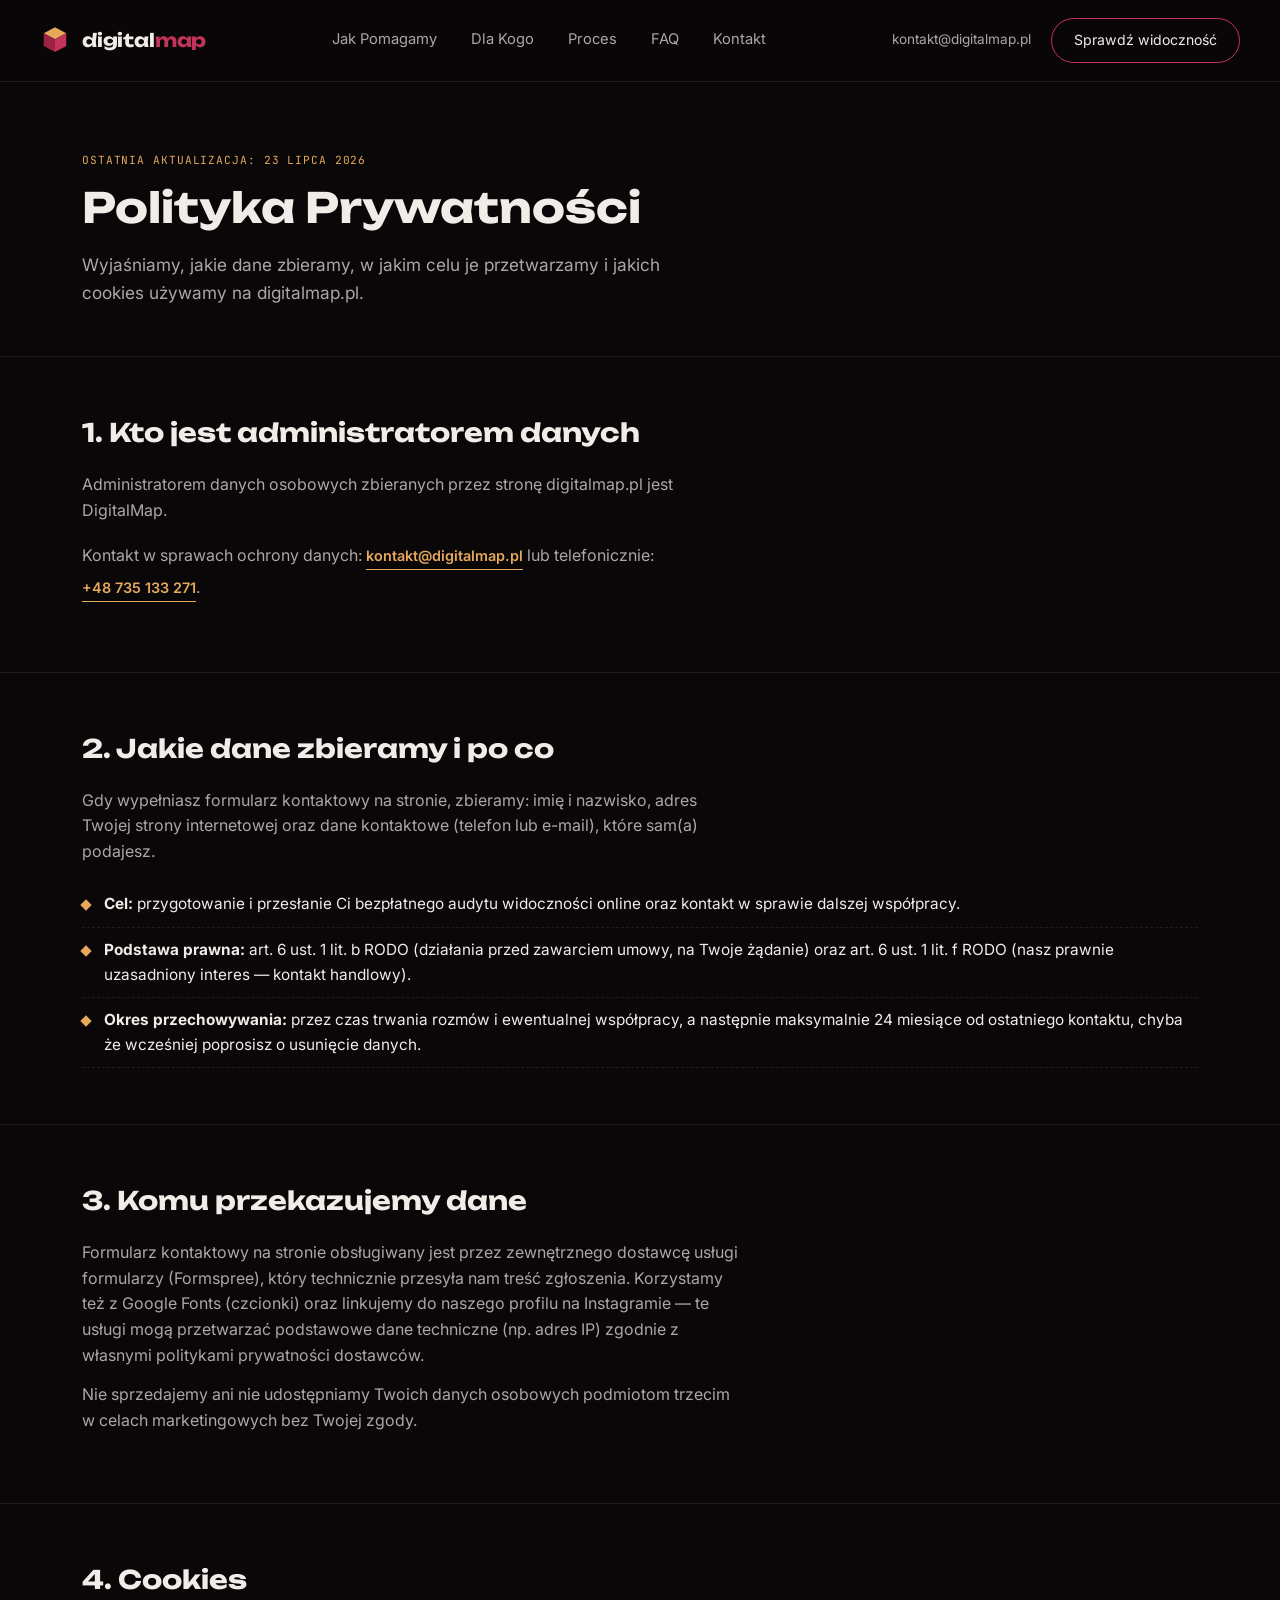
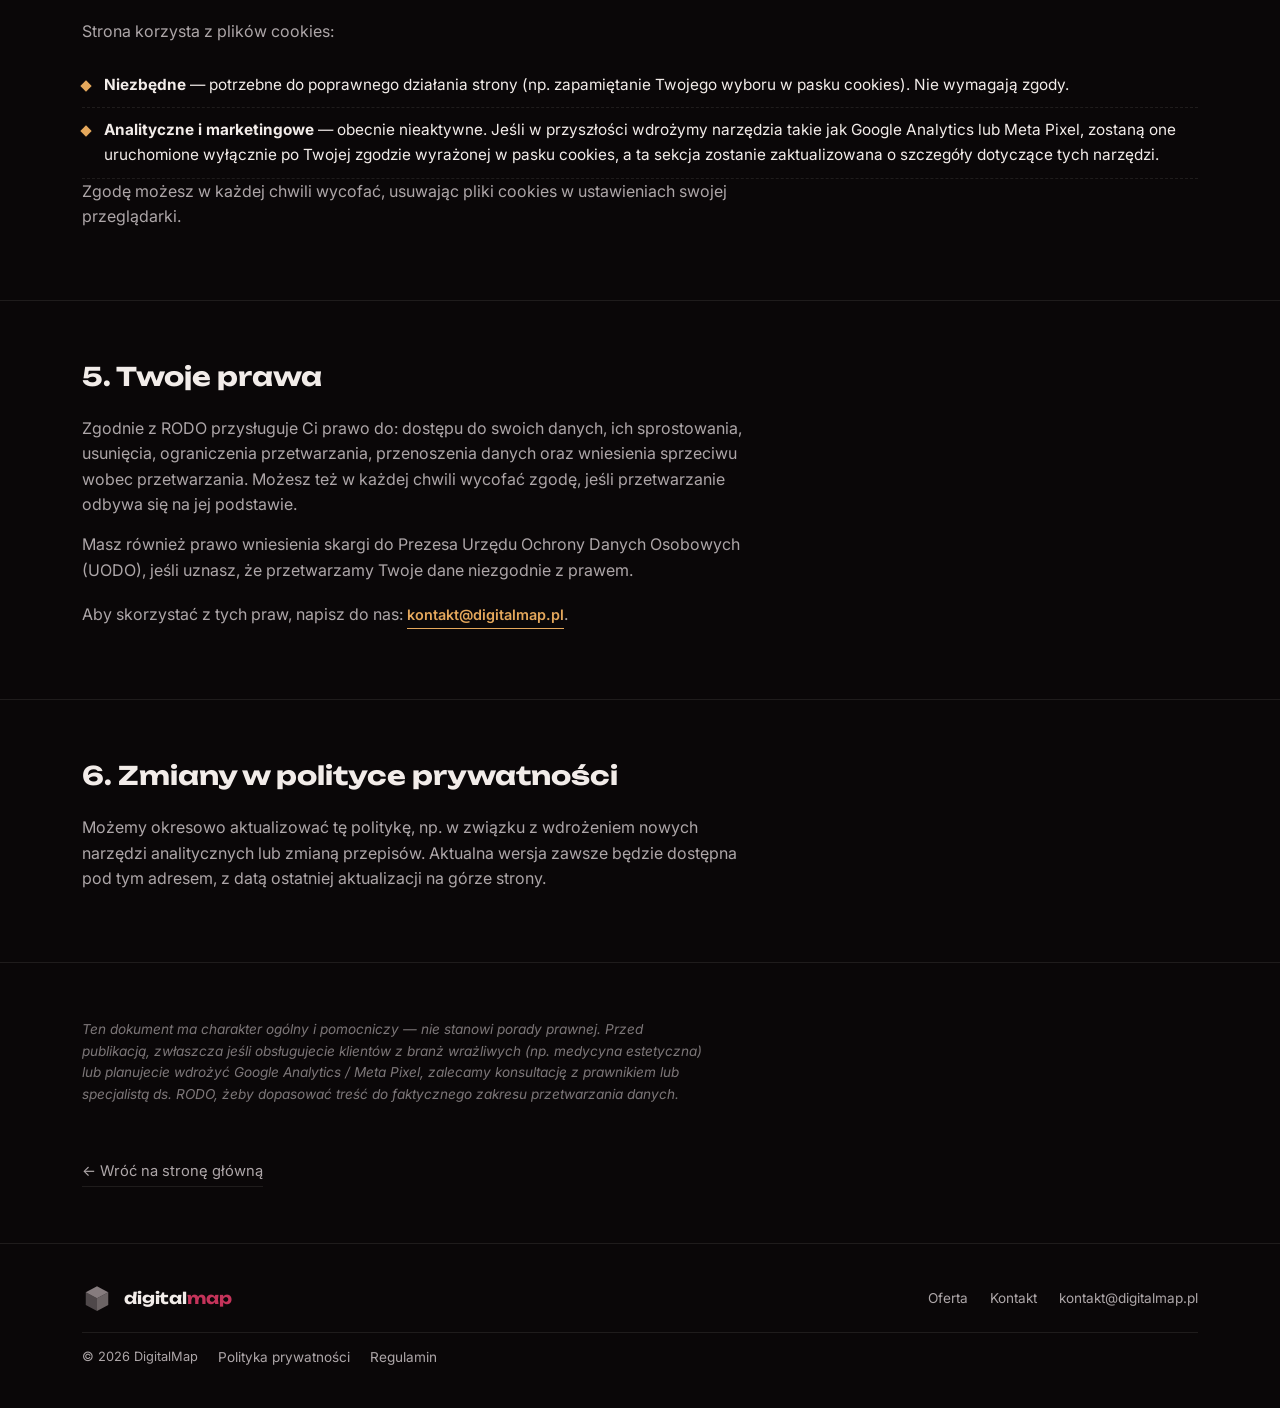
==== polityka-prywatnosci/index.html @ b5498333 "Create index.html polityka prywatnosci" ====
<!DOCTYPE html>
<html lang="pl">
<head>
<meta charset="UTF-8">
<meta name="viewport" content="width=device-width, initial-scale=1.0">
<title>Polityka Prywatności — DigitalMap</title>
<meta name="description" content="Polityka prywatności DigitalMap — jak przetwarzamy dane osobowe i jakich cookies używamy.">
<meta name="robots" content="index, follow">
<link rel="canonical" href="https://digitalmap.pl/polityka-prywatnosci/">
<link rel="icon" type="image/svg+xml" href="data:image/svg+xml,%3Csvg xmlns='http://www.w3.org/2000/svg' viewBox='0 0 40 40'%3E%3Cpath d='M20 3 L35 11 L20 19 L5 11 Z' fill='%23E5A85C'/%3E%3Cpath d='M5 11 L20 19 L20 36 L5 28 Z' fill='%239B2242'/%3E%3Cpath d='M35 11 L20 19 L20 36 L35 28 Z' fill='%23C4335A'/%3E%3C/svg%3E">
<link rel="preconnect" href="https://fonts.googleapis.com">
<link href="https://fonts.googleapis.com/css2?family=Unbounded:wght@500;600;700;800&family=Inter:wght@400;500;600;700&family=JetBrains+Mono:wght@400;500&display=swap" rel="stylesheet">
<link rel="stylesheet" href="/styles.css">
</head>
<body>

<header>
  <div class="nav">
    <a class="logo" href="/">
      <svg class="logo-mark" viewBox="0 0 40 40" fill="none">
        <path d="M20 3 L35 11 L20 19 L5 11 Z" fill="#E5A85C"/>
        <path d="M5 11 L20 19 L20 36 L5 28 Z" fill="#9B2242"/>
        <path d="M35 11 L20 19 L20 36 L35 28 Z" fill="#C4335A"/>
      </svg>
      <span class="logo-word">digital<span>map</span></span>
    </a>
    <nav class="nav-links">
      <a href="/#jakpomagamy">Jak&nbsp;Pomagamy</a>
      <a href="/#dlakogo">Dla&nbsp;Kogo</a>
      <a href="/#proces">Proces</a>
      <a href="/#faq">FAQ</a>
      <a href="/#kontakt">Kontakt</a>
    </nav>
    <div class="nav-right">
      <a class="nav-email" href="mailto:kontakt@digitalmap.pl">kontakt@digitalmap.pl</a>
      <a class="nav-cta" href="/#kontakt">Sprawdź&nbsp;widoczność</a>
    </div>
  </div>
</header>

<main>
<section class="service-hero">
  <div class="wrap service-hero-inner">
    <span class="mono eyebrow-mono">Ostatnia aktualizacja: 23 lipca 2026</span>
    <h1>Polityka Prywatności</h1>
    <p class="lead">Wyjaśniamy, jakie dane zbieramy, w jakim celu je przetwarzamy i jakich cookies używamy na digitalmap.pl.</p>
  </div>
</section>

<section class="service-block">
  <div class="wrap">
    <h2>1. Kto jest administratorem danych</h2>
    <p>Administratorem danych osobowych zbieranych przez stronę digitalmap.pl jest DigitalMap.</p>
    <p>Kontakt w sprawach ochrony danych: <a class="sample-link" href="mailto:kontakt@digitalmap.pl">kontakt@digitalmap.pl</a> lub telefonicznie: <a class="sample-link" href="tel:+48735133271">+48 735 133 271</a>.</p>
  </div>
</section>

<section class="service-block">
  <div class="wrap">
    <h2>2. Jakie dane zbieramy i po co</h2>
    <p>Gdy wypełniasz formularz kontaktowy na stronie, zbieramy: imię i nazwisko, adres Twojej strony internetowej oraz dane kontaktowe (telefon lub e-mail), które sam(a) podajesz.</p>
    <ul class="check-list">
      <li><span><b>Cel:</b> przygotowanie i przesłanie Ci bezpłatnego audytu widoczności online oraz kontakt w sprawie dalszej współpracy.</span></li>
      <li><span><b>Podstawa prawna:</b> art. 6 ust. 1 lit. b RODO (działania przed zawarciem umowy, na Twoje żądanie) oraz art. 6 ust. 1 lit. f RODO (nasz prawnie uzasadniony interes — kontakt handlowy).</span></li>
      <li><span><b>Okres przechowywania:</b> przez czas trwania rozmów i ewentualnej współpracy, a następnie maksymalnie 24 miesiące od ostatniego kontaktu, chyba że wcześniej poprosisz o usunięcie danych.</span></li>
    </ul>
  </div>
</section>

<section class="service-block">
  <div class="wrap">
    <h2>3. Komu przekazujemy dane</h2>
    <p>Formularz kontaktowy na stronie obsługiwany jest przez zewnętrznego dostawcę usługi formularzy (Formspree), który technicznie przesyła nam treść zgłoszenia. Korzystamy też z Google Fonts (czcionki) oraz linkujemy do naszego profilu na Instagramie — te usługi mogą przetwarzać podstawowe dane techniczne (np. adres IP) zgodnie z własnymi politykami prywatności dostawców.</p>
    <p>Nie sprzedajemy ani nie udostępniamy Twoich danych osobowych podmiotom trzecim w celach marketingowych bez Twojej zgody.</p>
  </div>
</section>

<section class="service-block">
  <div class="wrap">
    <h2>4. Cookies</h2>
    <p>Strona korzysta z plików cookies:</p>
    <ul class="check-list">
      <li><span><b>Niezbędne</b> — potrzebne do poprawnego działania strony (np. zapamiętanie Twojego wyboru w pasku cookies). Nie wymagają zgody.</span></li>
      <li><span><b>Analityczne i marketingowe</b> — obecnie nieaktywne. Jeśli w przyszłości wdrożymy narzędzia takie jak Google Analytics lub Meta Pixel, zostaną one uruchomione wyłącznie po Twojej zgodzie wyrażonej w pasku cookies, a ta sekcja zostanie zaktualizowana o szczegóły dotyczące tych narzędzi.</span></li>
    </ul>
    <p>Zgodę możesz w każdej chwili wycofać, usuwając pliki cookies w ustawieniach swojej przeglądarki.</p>
  </div>
</section>

<section class="service-block">
  <div class="wrap">
    <h2>5. Twoje prawa</h2>
    <p>Zgodnie z RODO przysługuje Ci prawo do: dostępu do swoich danych, ich sprostowania, usunięcia, ograniczenia przetwarzania, przenoszenia danych oraz wniesienia sprzeciwu wobec przetwarzania. Możesz też w każdej chwili wycofać zgodę, jeśli przetwarzanie odbywa się na jej podstawie.</p>
    <p>Masz również prawo wniesienia skargi do Prezesa Urzędu Ochrony Danych Osobowych (UODO), jeśli uznasz, że przetwarzamy Twoje dane niezgodnie z prawem.</p>
    <p>Aby skorzystać z tych praw, napisz do nas: <a class="sample-link" href="mailto:kontakt@digitalmap.pl">kontakt@digitalmap.pl</a>.</p>
  </div>
</section>

<section class="service-block">
  <div class="wrap">
    <h2>6. Zmiany w polityce prywatności</h2>
    <p>Możemy okresowo aktualizować tę politykę, np. w związku z wdrożeniem nowych narzędzi analitycznych lub zmianą przepisów. Aktualna wersja zawsze będzie dostępna pod tym adresem, z datą ostatniej aktualizacji na górze strony.</p>
  </div>
</section>

<section class="service-block" style="border-bottom:none;">
  <div class="wrap">
    <p style="font-size:0.85rem; opacity:0.7; font-style:italic; max-width:70ch;">Ten dokument ma charakter ogólny i pomocniczy — nie stanowi porady prawnej. Przed publikacją, zwłaszcza jeśli obsługujecie klientów z branż wrażliwych (np. medycyna estetyczna) lub planujecie wdrożyć Google Analytics / Meta Pixel, zalecamy konsultację z prawnikiem lub specjalistą ds. RODO, żeby dopasować treść do faktycznego zakresu przetwarzania danych.</p>
    <a class="back-link" href="/">← Wróć na stronę główną</a>
  </div>
</section>
</main>

<footer>
  <div class="wrap footer-row" style="flex-direction:column; align-items:flex-start; gap:18px;">
    <div class="footer-row" style="width:100%;">
      <a class="logo" href="/">
        <svg class="logo-mark" viewBox="0 0 40 40" fill="none">
          <path d="M20 3 L35 11 L20 19 L5 11 Z" fill="#948A8C" opacity="0.9"/>
          <path d="M5 11 L20 19 L20 36 L5 28 Z" fill="#948A8C" opacity="0.5"/>
          <path d="M35 11 L20 19 L20 36 L35 28 Z" fill="#948A8C" opacity="0.7"/>
        </svg>
        <span class="logo-word" style="font-size:1rem;">digital<span>map</span></span>
      </a>
      <div class="footer-links">
        <a href="/#oferta">Oferta</a>
        <a href="/#kontakt">Kontakt</a>
        <a href="mailto:kontakt@digitalmap.pl">kontakt@digitalmap.pl</a>
      </div>
    </div>
    <div class="footer-legal">
      <span>© 2026 DigitalMap</span>
      <a href="/polityka-prywatnosci/">Polityka prywatności</a>
      <a href="/regulamin/">Regulamin</a>
    </div>
  </div>
</footer>

</body>
</html>
---- styles.css ----
:root {
    --bg: #0A0708;
    --bg-2: #130E10;
    --surface: #180F12;
    --border: rgba(242,236,233,0.09);
    --text: #F2ECE9;
    --text-dim: #ADA6A8;
    --wine: #9B2242;
    --wine-bright: #C4335A;
    --gold: #C98A3D;
    --gold-bright: #E5A85C;
  }
  * { margin:0; padding:0; box-sizing:border-box; }
  html { scroll-behavior:smooth; }
  body { background: var(--bg); color: var(--text); font-family:'Inter', sans-serif; line-height:1.6; overflow-x:hidden; }
  .display { font-family:'Unbounded', sans-serif; letter-spacing:-0.02em; }
  .mono { font-family:'JetBrains Mono', monospace; letter-spacing:0.08em; text-transform:uppercase; font-size:0.7rem; }
  .wrap { max-width:1180px; margin:0 auto; padding:0 32px; position:relative; z-index:2; }

  /* ---------- LOGO ---------- */
  .logo { display:flex; align-items:center; gap:12px; text-decoration:none; color:inherit; }
  .logo-mark { width:30px; height:30px; flex-shrink:0; }
  .logo-word { font-family:'Unbounded', sans-serif; font-weight:700; font-size:1.15rem; color: var(--text); letter-spacing:-0.01em; }
  .logo-word span { color: var(--wine-bright); }

  /* ---------- NAWIGACJA (sticky header) ---------- */
  header { position:sticky; top:0; z-index:100; padding:18px 0; background: rgba(10,7,8,0.88); backdrop-filter: blur(12px); border-bottom:1px solid var(--border); }
  .nav { display:grid; grid-template-columns:auto 1fr auto; align-items:center; width:100%; padding:0 40px; box-sizing:border-box; column-gap:24px; }
  .logo { justify-self:start; }
  .nav-links { display:flex; gap:34px; justify-self:center; margin-left:0; }
  .nav-links a { color: var(--text-dim); text-decoration:none; font-size:0.92rem; transition: color 0.2s ease; }
  .nav-links a:hover { color: var(--text); }
  .nav-cta { border:1px solid var(--wine-bright); color: var(--text); text-decoration:none; padding:10px 22px; border-radius:999px; font-size:0.88rem; transition: background 0.2s ease; }
  .nav-cta:hover { background: var(--wine); }
  .nav-right { display:flex; align-items:center; gap:20px; justify-self:end; }
  .nav-icon, .nav-icon:visited, .nav-icon:hover { color: var(--text-dim); display:flex; align-items:center; transition: color 0.2s ease; }
  .nav-icon:hover { color: var(--gold-bright); }
  .nav-email, .nav-email:visited { font-family:'Inter', sans-serif; font-size:0.85rem; color: var(--text-dim); text-decoration:none; }
  .nav-email:hover { color: var(--gold-bright); }

  /* ============================================================
     1. HERO
     ZMIANA: eyebrow ("Darmowa analiza...") przesunięty wyżej
     (margin-bottom zwiększony, odsunięty od h1) i pokolorowany na
     złoto (--gold-bright), tak samo jak .hero-microcopy pod CTA.
     ============================================================ */
  .hero { position:relative; padding:70px 0 40px; min-height:600px; }
  .hero .wrap { padding-left:8px; }
  #crystalCanvas { position:absolute; top:-40px; right:-6%; width:60%; height:640px; z-index:0; }
  .hero-content { position:relative; z-index:2; max-width:640px; }
  .eyebrow-mono { color: var(--gold-bright); display:block; margin-bottom:20px; }
  .hero-eyebrow { color: var(--gold-bright); display:block; margin-bottom:22px; }
  .tier-price-note { font-size:0.8rem; color: var(--text-dim); margin-top:-14px; margin-bottom:20px; }
  h1.title { font-size:3.6rem; line-height:1.03; font-weight:700; margin-bottom:26px; }
  h1.title span { color: var(--wine-bright); }
  .hero-sub { color: var(--text-dim); font-size:1.12rem; max-width:46ch; margin-bottom:36px; }
  .hero-actions { display:flex; gap:18px; align-items:center; flex-wrap:wrap; }
  .hero-checklist { display:flex; gap:22px; flex-wrap:wrap; margin-top:22px; }
  .hero-checklist span { font-size:0.85rem; color: var(--text-dim); display:flex; align-items:center; gap:9px; }
  .hero-checklist span::before { content:""; width:6px; height:6px; background: var(--gold-bright); transform: rotate(45deg); flex-shrink:0; }
  .hero-microcopy { font-size:0.85rem; color: var(--gold-bright); margin-top:16px; margin-bottom:8px; }
  .hero-stars { color: var(--gold-bright); font-size:0.95rem; margin-bottom:14px; letter-spacing:0.1em; }
  .hero-stars span { font-family:'Inter',sans-serif; letter-spacing:normal; font-size:0.82rem; color: var(--text-dim); margin-left:6px; }

  .trust-bar { display:flex; gap:28px; flex-wrap:wrap; margin-top:28px; padding-top:22px; border-top:1px solid var(--border); }
  .trust-bar span { font-size:0.82rem; color: var(--text-dim); }

  .fail-list { border-top:1px solid var(--border); }
  .fail-row { display:flex; gap:18px; align-items:flex-start; padding:22px 0; border-bottom:1px solid var(--border); }
  .fail-x { flex-shrink:0; margin-top:2px; }
  .fail-icon { width:20px; height:20px; display:block; }
  .fail-row p { font-size:1.02rem; color: var(--text); }
  .fail-row p b { font-weight:600; }
  .inline-cta { margin-top:32px; text-align:center; }

  .btn-primary { background: linear-gradient(120deg, var(--wine), var(--wine-bright)); color: var(--text); font-weight:600; padding:16px 30px; border-radius:999px; text-decoration:none; font-size:0.98rem; display:inline-block; box-shadow: 0 20px 45px -18px rgba(155,34,66,0.5); }
  .btn-ghost { color: var(--text-dim); text-decoration:none; font-size:0.98rem; border-bottom:1px solid var(--border); padding-bottom:2px; }

  .marquee-section { border-top:1px solid var(--border); border-bottom:1px solid var(--border); padding:24px 0; overflow:hidden; margin-top:56px; position:relative; z-index:2; }
  .marquee-track { display:flex; gap:56px; white-space:nowrap; animation: scroll-left 24s linear infinite; width:max-content; }
  .marquee-track span { font-family:'Unbounded', sans-serif; font-weight:600; font-size:1.05rem; color: var(--text-dim); }
  .marquee-track span.on { color: var(--gold-bright); }
  @keyframes scroll-left { from { transform: translateX(0); } to { transform: translateX(-50%); } }

  /* ============================================================
     9. DELIVERABLE ("co dostajesz")
     ============================================================ */
  .deliverable { padding:60px 0; }
  .deliverable-card { background: var(--surface); border:1px solid var(--border); border-radius:20px; padding:36px 40px; display:flex; flex-wrap:wrap; gap:32px; align-items:center; justify-content:space-between; }
  .deliverable-card .mono { color: var(--gold-bright); display:block; margin-bottom:10px; }
  .deliverable-card h2 { font-family:'Unbounded', sans-serif; font-size:1.4rem; font-weight:700; max-width:20ch; }
  .deliverable-sub { color: var(--text-dim); font-size:0.92rem; max-width:36ch; margin-top:10px; }
  .deliverable-grid { display:flex; flex-direction:column; gap:10px; }
  .deliverable-item { font-size:0.92rem; color: var(--text-dim); display:flex; align-items:center; gap:12px; }
  .deliverable-item::before { content:""; width:7px; height:7px; background: var(--gold-bright); transform: rotate(45deg); flex-shrink:0; }
  .sample-link { display:inline-block; margin-top:6px; color: var(--gold-bright); font-size:0.9rem; font-weight:600; text-decoration:none; border-bottom:1px solid var(--gold-bright); padding-bottom:2px; }
  .sample-link:hover { color: var(--wine-bright); border-color: var(--wine-bright); }

  /* ============================================================
     2. STATEMENT
     ============================================================ */
  .statement { padding:90px 0; text-align:center; }
  .statement p { font-family:'Unbounded', sans-serif; font-weight:600; font-size:2.3rem; line-height:1.3; max-width:16ch; margin:0 auto; }
  .statement p span { color: var(--wine-bright); }

  /* ============================================================
     3. PROBLEM ("częste błędy") + 5. SERVICES ("6 warstw")
     ZMIANA: .services ma teraz padding-top, żeby odseparować się
     wizualnie od sekcji lead-magnet bezpośrednio nad nią (wcześniej
     sekcje stykały się bez odstępu).
     ============================================================ */
  .problem { padding:0 0 90px; }
  .services { padding:100px 0 120px; }
  .service-grid { display:grid; grid-template-columns:repeat(3, 1fr); gap:20px; }
  .service-card { background: var(--surface); border:1px solid var(--border); border-radius:16px; padding:28px; }
  .service-card .tag { color: var(--gold-bright); margin-bottom:14px; display:block; }
  .service-card h3 { font-family:'Unbounded', sans-serif; font-size:1.1rem; font-weight:700; margin-bottom:10px; }
  .service-card p { color: var(--text-dim); font-size:0.92rem; }
  .section-head { max-width:640px; margin-bottom:56px; }
  .section-head.center { margin:0 auto 56px; text-align:center; }
  .section-head .mono { color: var(--gold-bright); display:block; margin-bottom:16px; }
  .section-head h2 { font-family:'Unbounded', sans-serif; font-size:2.1rem; font-weight:700; margin-bottom:14px; }
  .section-head p { color:var(--text-dim); font-size:1.05rem; }
  .rows { border-top:1px solid var(--border); }
  .row { display:grid; grid-template-columns:2fr 3fr; gap:40px; padding:34px 0; border-bottom:1px solid var(--border); align-items:baseline; }
  .row .mono { color: var(--wine-bright); }
  .row h3 { font-family:'Inter',sans-serif; font-size:1.15rem; font-weight:600; margin-bottom:8px; }
  .row p { color: var(--text-dim); font-size:0.95rem; max-width:56ch; }

  /* ============================================================
     11. DLACZEGO MY
     ============================================================ */
  .why { padding:0 0 110px; position:relative; overflow:visible; }
  .contact { padding:0 0 90px; position:relative; overflow:visible; }
  .side-crystal { position:absolute; width:280px; height:280px; z-index:0; opacity:0.55; pointer-events:none; }
  .side-crystal.left { left:-90px; top:10%; }
  .side-crystal.right { right:-90px; top:5%; }
  @media (max-width:860px) { .side-crystal { display:none; } }
  .why-grid { display:flex; flex-direction:column; gap:2px; background: var(--border); border:1px solid var(--border); border-radius:12px; overflow:hidden; }
  .why-item { background: var(--surface); padding:18px 24px; font-size:0.98rem; color: var(--text); display:flex; align-items:center; gap:14px; }
  .why-icon { width:20px; height:20px; flex-shrink:0; }

  /* ============================================================
     13. TESTIMONIALE
     ============================================================ */
  .testimonials { padding:0 0 110px; }
  .testimonial-grid { display:grid; grid-template-columns:repeat(3,1fr); gap:20px; }
  .testimonial-card { background: var(--surface); border:1px solid var(--border); border-radius:16px; padding:26px; }
  .stars { color: var(--gold-bright); letter-spacing:0.15em; margin-bottom:14px; }
  .quote { font-size:0.95rem; color: var(--text); margin-bottom:20px; line-height:1.5; }
  .testimonial-author { display:flex; align-items:center; gap:12px; }
  .avatar { width:38px; height:38px; border-radius:50%; background: var(--bg-2); border:1px dashed var(--border); display:flex; align-items:center; justify-content:center; font-size:0.6rem; color: var(--text-dim); flex-shrink:0; }
  .author-name { font-size:0.9rem; font-weight:600; }
  .author-company { font-size:0.8rem; color: var(--text-dim); }

  /* ============================================================
     10. OFERTA / CENNIK
     ============================================================ */
  .offer { padding:0 0 120px; }
  .tiers { display:grid; grid-template-columns:repeat(3,1fr); gap:1px; background: var(--border); border:1px solid var(--border); }
  .tier { background: var(--bg); padding:38px 30px; display:flex; flex-direction:column; }
  .tier.featured { background: linear-gradient(180deg, rgba(155,34,66,0.14), transparent); }
  .tier-label { font-size:0.7rem; color: var(--text-dim); margin-bottom:16px; }
  .tier.featured .tier-label { color: var(--gold-bright); }
  .tier h3 { font-family:'Unbounded', sans-serif; font-size:1.25rem; margin-bottom:10px; font-weight:700; }
  .tier-price { font-family:'Unbounded', sans-serif; font-size:2rem; font-weight:700; color: var(--wine-bright); margin-bottom:22px; }
  .tier ul { list-style:none; flex-grow:1; margin-bottom:24px; }
  .tier li { font-size:0.9rem; color: var(--text-dim); padding:9px 0; border-bottom:1px dashed var(--border); }
  .tier-cta { text-align:center; padding:13px; text-decoration:none; font-size:0.9rem; font-weight:600; border:1px solid var(--border); color: var(--text); border-radius:999px; }
  .market-value { margin-bottom:20px; border-top:1px dashed var(--border); padding-top:14px; }
  .market-row { display:flex; justify-content:space-between; font-size:0.82rem; color: var(--text-dim); padding:4px 0; }
  .market-row.total { color: var(--gold-bright); font-weight:600; border-top:1px solid var(--border); margin-top:6px; padding-top:10px; }
  .guarantee { font-size:0.85rem; color: var(--gold-bright); margin-bottom:16px; }
  .value-note { font-size:0.8rem; color: var(--text-dim); margin-bottom:16px; font-style:italic; }
  .tier.featured .tier-cta { background: var(--wine); border-color: var(--wine); }

  /* ============================================================
     14. FAQ
     ============================================================ */
  .faq { padding:0 0 110px; }
  .faq-list { display:grid; grid-template-columns:repeat(2,1fr); gap:2px; background: var(--border); border:1px solid var(--border); border-radius:12px; overflow:hidden; }
  .faq-item { background: var(--surface); padding:24px; }
  .faq-item h3 { font-family:'Unbounded', sans-serif; font-size:1rem; font-weight:600; margin-bottom:8px; }
  .faq-item p { font-size:0.9rem; color: var(--text-dim); }

  /* ============================================================
     8. PROCES
     ============================================================ */
  .process { padding:0 0 120px; }
  .steps { display:grid; grid-template-columns:repeat(4,1fr); gap:28px; }
  .step-num { font-family:'Unbounded', sans-serif; font-weight:700; color: var(--gold-bright); font-size:1.4rem; margin-bottom:16px; }
  .step h3 { font-size:1.05rem; margin-bottom:8px; font-weight:600; }
  .step p { font-size:0.9rem; color: var(--text-dim); }

  /* ============================================================
     15. KONTAKT / FORMULARZ
     ZMIANA: usunięto sztuczny scarcity trigger ("Aktualnie
     przyjmujemy 7 z 10 audytów...") — .availability nie jest już
     używane w HTML, ale zostawiam regułę wyłączoną poniżej na
     wypadek ponownego użycia w przyszłości z prawdziwą, aktualizowaną
     wartością.
     ============================================================ */
  .contact { padding:0 0 90px; }
  .contact-card { border-top:1px solid var(--border); padding-top:70px; display:grid; grid-template-columns:1.1fr 0.9fr; gap:60px; }
  .contact-card h2 { font-family:'Unbounded', sans-serif; font-size:2.2rem; font-weight:700; margin-bottom:20px; max-width:12ch; }
  .contact-card p.lead { color: var(--text-dim); max-width:42ch; margin-bottom:28px; font-size:1.05rem; }
  .contact-detail { display:flex; gap:12px; margin-bottom:12px; font-size:0.95rem; }
  .contact-detail .mono { color: var(--wine-bright); min-width:110px; }
  .field { margin-bottom:18px; }
  label { display:block; font-size:0.72rem; color: var(--text-dim); margin-bottom:8px; text-transform:uppercase; letter-spacing:0.06em; }
  input { width:100%; padding:0 0 12px; border:none; border-bottom:1px solid var(--border); background: transparent; color: var(--text); font-family:'Inter',sans-serif; font-size:1rem; }
  input:focus { outline:none; border-bottom-color: var(--wine-bright); }
  .submit-btn { padding:15px 32px; background: var(--wine); color: var(--text); border:none; border-radius:999px; font-weight:600; font-size:0.98rem; cursor:pointer; margin-top:22px; }
  .submit-btn:hover { background: var(--wine-bright); }
  .form-note { font-size:0.8rem; color: var(--text-dim); margin-top:14px; }

  /* ---------- STOPKA ---------- */
  footer { padding:40px 0; border-top:1px solid var(--border); }
  .footer-row { display:flex; justify-content:space-between; align-items:center; flex-wrap:wrap; gap:16px; }
  footer p, footer a { font-size:0.85rem; color: var(--text-dim); text-decoration:none; }
  .footer-links { display:flex; gap:22px; }

  /* ---------- CZAT ---------- */
  .chat-widget { position:fixed; bottom:24px; right:24px; z-index:200; }
  .chat-toggle {
    width:56px; height:56px; border-radius:50%; background: linear-gradient(120deg, var(--wine), var(--wine-bright));
    border:none; color:#fff; display:flex; align-items:center; justify-content:center; cursor:pointer;
    box-shadow: 0 16px 36px -12px rgba(155,34,66,0.6); transition: transform 0.15s ease;
  }
  .chat-toggle:hover { transform: scale(1.05); }
  .chat-toggle svg { width:24px; height:24px; }
  .chat-panel {
    display:none; position:absolute; bottom:70px; right:0; width:340px; max-width:calc(100vw - 40px);
    background: var(--surface); border:1px solid var(--border); border-radius:16px; overflow:hidden;
    box-shadow: 0 30px 60px -20px rgba(0,0,0,0.6); flex-direction:column;
  }
  .chat-panel.open { display:flex; }
  .chat-header { display:flex; align-items:center; gap:10px; padding:16px; border-bottom:1px solid var(--border); background: var(--bg-2); }
  .chat-avatar { width:34px; height:34px; border-radius:50%; background: var(--wine); color:#fff; font-family:'Unbounded',sans-serif; font-size:0.7rem; font-weight:700; display:flex; align-items:center; justify-content:center; flex-shrink:0; }
  .chat-title { font-size:0.92rem; font-weight:600; }
  .chat-status { font-size:0.72rem; color: var(--text-dim); }
  .chat-body { padding:16px; max-height:260px; overflow-y:auto; display:flex; flex-direction:column; gap:10px; }
  .chat-bubble { font-size:0.88rem; padding:10px 13px; border-radius:12px; max-width:88%; line-height:1.4; }
  .chat-bubble.bot { background: var(--bg-2); color: var(--text); align-self:flex-start; border-bottom-left-radius:2px; }
  .chat-bubble.user { background: var(--wine); color:#fff; align-self:flex-end; border-bottom-right-radius:2px; }
  .chat-quick { display:flex; flex-direction:column; gap:6px; padding:0 16px 12px; max-height:150px; overflow-y:auto; }
  .chat-q {
    text-align:left; background: transparent; border:1px solid var(--border); color: var(--text);
    padding:9px 12px; border-radius:10px; font-size:0.82rem; cursor:pointer; font-family:'Inter',sans-serif;
    transition: border-color 0.15s ease, background 0.15s ease;
  }
  .chat-q:hover { border-color: var(--wine-bright); background: rgba(155,34,66,0.08); }
  .chat-fallback {
    display:block; text-align:center; padding:13px; border-top:1px solid var(--border); color: var(--gold-bright);
    text-decoration:none; font-size:0.85rem; font-weight:600;
  }
  .chat-fallback:hover { color: var(--wine-bright); }
  @media (max-width:480px) {
    .chat-panel { width:calc(100vw - 32px); right:-8px; }
  }

  /* ============================================================
     STICKY CTA MOBILE
     ============================================================ */
  .mobile-sticky-cta { display:none; }

  @media (max-width:1024px) and (min-width:861px) {
    .service-grid { grid-template-columns:repeat(2, 1fr); }
  }

  @media (max-width:860px) {
    .wrap { padding:0 22px; }
    .hero .wrap { padding-left:22px; }
    .nav { padding:0 22px; }
    header { padding:14px 0; }
    .footer-row .footer-row { flex-direction:column; align-items:flex-start; gap:14px; }
    .nav-links { display:none; }
    .service-grid { grid-template-columns:1fr; }
    .deliverable-card { flex-direction:column; align-items:flex-start; }
    .faq-list { grid-template-columns:1fr; }
    .testimonial-grid { grid-template-columns:1fr; }
    #crystalCanvas { position:relative; width:100%; height:280px; top:0; right:0; margin-bottom:20px; }
    .hero-content { max-width:100%; }
    h1.title { font-size:2.1rem; }
    .hero-actions { flex-direction:column; align-items:stretch; gap:12px; }
    .hero-actions .btn-primary, .hero-actions .btn-ghost { text-align:center; }
    .row, .tiers, .steps, .contact-card { grid-template-columns:1fr; }
    .statement p { font-size:1.5rem; }
    .market-row { font-size:0.78rem; }

    .mobile-sticky-cta {
      display:flex; position:fixed; bottom:0; left:0; width:100%; z-index:190;
      background: linear-gradient(120deg, var(--wine), var(--wine-bright));
      padding:14px 20px; justify-content:center;
      box-shadow: 0 -8px 24px -8px rgba(0,0,0,0.4);
    }
    .mobile-sticky-cta a { color:#fff; text-decoration:none; font-weight:600; font-size:0.95rem; }
    body { padding-bottom:64px; }
    .chat-widget { bottom:76px; }
  }

  @media (max-width:480px) {
    .wrap { padding:0 16px; }
    .nav { padding:0 16px; }
    h1.title { font-size:1.8rem; }
    .logo-word { font-size:1rem; }
    .nav-cta { padding:9px 16px; font-size:0.82rem; }
  }

/* ---------- SERVICE SUBPAGES ---------- */
.breadcrumb { font-size:0.8rem; color: var(--text-dim); margin-bottom:24px; }
.breadcrumb a { color: var(--text-dim); text-decoration:none; }
.breadcrumb a:hover { color: var(--gold-bright); }
.service-hero { padding:70px 0 50px; border-bottom:1px solid var(--border); }
.service-hero .eyebrow-mono { color: var(--gold-bright); display:block; margin-bottom:16px; }
.service-hero h1 { font-family:'Unbounded', sans-serif; font-size:2.6rem; font-weight:700; line-height:1.1; margin-bottom:20px; max-width:18ch; }
.service-hero p.lead { color: var(--text-dim); font-size:1.08rem; max-width:56ch; }
.service-block { padding:56px 0; border-bottom:1px solid var(--border); }
.service-block h2 { font-family:'Unbounded', sans-serif; font-size:1.6rem; font-weight:700; margin-bottom:18px; }
.service-block p { color: var(--text-dim); font-size:1rem; max-width:66ch; margin-bottom:14px; }
.check-list { list-style:none; margin-top:18px; }
.check-list li { padding:10px 0; border-bottom:1px dashed var(--border); font-size:0.96rem; color: var(--text); display:flex; gap:14px; align-items:baseline; }
.check-list li::before { content:""; width:8px; height:8px; background: var(--gold-bright); transform: rotate(45deg); flex-shrink:0; }
.check-list li { cursor:pointer; user-select:none; transition: opacity 0.15s ease; }
.check-list li.checked { opacity:0.55; }
.check-list li.checked::before { background: var(--wine-bright); }
.check-list li.checked span { text-decoration:line-through; }
.check-summary { margin-top:16px; font-size:0.9rem; color: var(--gold-bright); display:none; }
.check-summary.show { display:block; }
.faq-item.accordion { cursor:pointer; }
.faq-item.accordion h3 { display:flex; justify-content:space-between; align-items:center; gap:12px; }
.faq-item.accordion h3::after { content:"+"; color: var(--gold-bright); font-family:'Unbounded',sans-serif; font-size:1.2rem; flex-shrink:0; transition: transform 0.2s ease; }
.faq-item.accordion.open h3::after { transform: rotate(45deg); }
.faq-item.accordion p { max-height:0; overflow:hidden; margin:0; transition: max-height 0.25s ease, margin 0.25s ease; }
.faq-item.accordion.open p { max-height:200px; margin-top:10px; }
.service-cta-block { padding:50px 0 80px; text-align:center; }
.service-cta-block h2 { font-family:'Unbounded', sans-serif; font-size:1.7rem; margin-bottom:18px; }
.back-link { display:inline-block; margin-top:40px; color: var(--text-dim); text-decoration:none; font-size:0.92rem; border-bottom:1px solid var(--border); padding-bottom:2px; }
.back-link:hover { color: var(--text); }
.related-services { padding:0 0 80px; }
.related-services h3 { font-family:'Unbounded', sans-serif; font-size:1.2rem; margin-bottom:18px; }
.related-grid { display:grid; grid-template-columns:repeat(3,1fr); gap:16px; }
.related-card { background: var(--surface); border:1px solid var(--border); border-radius:12px; padding:20px; text-decoration:none; display:block; transition:border-color 0.2s ease; }
.related-card:hover { border-color: var(--gold-bright); }
.related-card span { color: var(--gold-bright); font-size:0.72rem; text-transform:uppercase; letter-spacing:0.06em; display:block; margin-bottom:8px; }
.related-card h4 { color: var(--text); font-family:'Unbounded', sans-serif; font-size:1rem; font-weight:600; }
.footer-services { font-size:0.82rem; color: var(--text-dim); margin-top:14px; display:flex; flex-wrap:wrap; gap:6px 16px; }
.footer-services a { color: var(--text-dim); text-decoration:none; }
.footer-services a:hover { color: var(--gold-bright); }

@media (max-width:860px) {
  .service-hero h1 { font-size:2rem; }
  .related-grid { grid-template-columns:1fr; }
}

/* subpage crystal hero */
.service-hero { position:relative; overflow:hidden; }
.service-hero-inner { position:relative; z-index:2; }
#subCrystal { position:absolute; top:-30px; right:-6%; width:44%; height:340px; z-index:0; opacity:0.85; }
@media (max-width:860px) {
  #subCrystal { position:relative; width:100%; height:200px; top:0; right:0; margin-bottom:16px; }
}

/* map outcome flow */
.map-outcome { display:flex; flex-direction:column; align-items:center; margin-top:70px; }
.map-arrow { color: var(--gold-bright); font-size:1.5rem; margin-bottom:16px; }
.map-outcome-card {
  background: linear-gradient(180deg, rgba(155,34,66,0.14), transparent), var(--surface);
  border:1px solid var(--wine-bright); border-radius:16px; padding:26px 32px; text-align:center; max-width:420px;
}
.map-outcome-card .tag { color: var(--gold-bright); margin-bottom:10px; display:block; }
.map-outcome-card h3 { font-family:'Unbounded', sans-serif; font-size:1.2rem; font-weight:700; margin-bottom:8px; }
.map-outcome-card p { color: var(--text-dim); font-size:0.9rem; }

/* ============================================================
   7. DLA KOGO
   ZMIANA: dodano padding-top, żeby sekcja miała realny odstęp od
   .audit-check nad nią (wcześniej sekcje stykały się bez odstępu).
   ============================================================ */
.for-whom { padding:100px 0 100px; }
.industry-tags { display:flex; flex-wrap:wrap; gap:12px; }
.industry-tags span {
  background: var(--surface); border:1px solid var(--border); border-radius:999px;
  padding:9px 20px; font-size:0.88rem; color: var(--text-dim);
}

/* mobile hamburger menu */
.menu-toggle { display:none; background:none; border:none; color: var(--text); cursor:pointer; padding:6px; justify-self:end; }
.menu-toggle svg { width:24px; height:24px; }
.mobile-menu {
  display:none; position:fixed; top:0; left:0; width:100vw; height:100vh; z-index:150;
  background: var(--bg); padding:100px 28px 28px; flex-direction:column; gap:26px;
  overflow-y:auto;
}
.mobile-menu.open { display:flex; }
.mobile-menu a { color: var(--text); text-decoration:none; font-size:1.15rem; font-family:'Unbounded', sans-serif; font-weight:600; }
.mobile-menu .nav-email { font-family:'Inter', sans-serif; font-weight:400; font-size:1rem; color: var(--text-dim); }
.mobile-menu .nav-icon { color: var(--text-dim); }
.mobile-menu .nav-cta { align-self:flex-start; margin-top:10px; }

@media (max-width:860px) {
  .nav-links, .nav-right { display:none; }
  .menu-toggle { display:flex; }
  .nav { grid-template-columns:auto auto; justify-content:space-between; }
}

/* form success state */
.form-success { display:none; text-align:center; padding:40px 20px; }
.form-success.show { display:block; }
.form-success h3 { font-family:'Unbounded', sans-serif; font-size:1.4rem; color: var(--text); margin-bottom:10px; }
.form-success p { color: var(--text-dim); font-size:0.95rem; }
.form-success .map-arrow { color: var(--wine); font-size:2rem; }

/* ============================================================
   NIEUŻYWANE / DEPRECATED (bezpieczne do usunięcia)
   ============================================================ */
.audit-check {
  padding: 120px 0;
  background: #0b0b0d;
}

.audit-grid {
  margin-top:50px;
  display:grid;
  grid-template-columns:repeat(3,1fr);
  gap:24px;
}

.audit-item {
  border:1px solid rgba(255,255,255,.08);
  padding:30px;
  background:rgba(255,255,255,.02);
}

.audit-item span {
  color:#E5A85C;
  font-family:'JetBrains Mono';
  font-size:.8rem;
}

.audit-item h3 {
  margin:18px 0 12px;
}

.audit-item p {
  color:#aaa;
  line-height:1.6;
}


@media(max-width:900px){
  .audit-grid{
    grid-template-columns:1fr;
  }
}

/* ---------- STRONA 404 ---------- */
.notfound { padding: 130px 0 160px; text-align: center; }
.notfound-wrap { max-width: 640px; margin: 0 auto; }
.notfound-code { color: var(--gold-bright); display: block; margin-bottom: 22px; }
.notfound-title { font-family: 'Unbounded', sans-serif; font-size: 2.4rem; font-weight: 700; line-height: 1.2; margin-bottom: 20px; }
.notfound-title span { color: var(--wine-bright); }
.notfound-sub { color: var(--text-dim); font-size: 1.05rem; margin-bottom: 30px; }
@media (max-width: 860px) {
  .notfound { padding: 90px 0 110px; }
  .notfound-title { font-size: 1.7rem; }
}

/* ---------- STOPKA: COPYRIGHT + LINKI PRAWNE ---------- */
.footer-legal {
  display: flex;
  flex-wrap: wrap;
  gap: 6px 20px;
  align-items: center;
  font-size: 0.8rem;
  color: var(--text-dim);
  padding-top: 14px;
  border-top: 1px solid var(--border);
  width: 100%;
}
.footer-legal a { color: var(--text-dim); text-decoration:none; }
.footer-legal a:hover { color: var(--gold-bright); }

/* ---------- PASEK COOKIES ---------- */
.cookie-banner {
  display: none;
  position: fixed;
  left: 20px;
  right: 20px;
  bottom: 20px;
  z-index: 300;
  background: var(--surface);
  border: 1px solid var(--border);
  border-radius: 16px;
  padding: 22px 26px;
  box-shadow: 0 30px 60px -20px rgba(0,0,0,0.6);
  align-items: center;
  justify-content: space-between;
  gap: 24px;
  max-width: 900px;
  margin: 0 auto;
}
.cookie-banner.show { display: flex; }
.cookie-banner-text p { font-size: 0.88rem; color: var(--text-dim); line-height: 1.5; }
.cookie-banner-text b { color: var(--text); }
.cookie-banner-text a { color: var(--gold-bright); text-decoration: none; border-bottom: 1px solid var(--gold-bright); }
.cookie-banner-actions { display: flex; gap: 12px; flex-shrink: 0; }
.cookie-btn-primary, .cookie-btn-secondary {
  padding: 11px 20px; border-radius: 999px; font-size: 0.85rem; font-weight: 600;
  cursor: pointer; white-space: nowrap; font-family: 'Inter', sans-serif;
}
.cookie-btn-primary { background: var(--wine); border: 1px solid var(--wine); color: var(--text); }
.cookie-btn-primary:hover { background: var(--wine-bright); }
.cookie-btn-secondary { background: transparent; border: 1px solid var(--border); color: var(--text-dim); }
.cookie-btn-secondary:hover { color: var(--text); border-color: var(--text-dim); }

@media (max-width: 700px) {
  .cookie-banner { flex-direction: column; align-items: stretch; left: 12px; right: 12px; bottom: 12px; padding: 20px; }
  .cookie-banner-actions { flex-direction: column; }
  .cookie-btn-primary, .cookie-btn-secondary { text-align: center; width: 100%; }
}

/* ============================================================
   4. LEAD MAGNET
   ZMIANA: layout przebudowany na kartę w stylu .deliverable-card
   (ciemna karta z zaokrąglonymi rogami, tekst po lewej / CTA po
   prawej na desktopie), zamiast wyśrodkowanego bloku na osobnym
   szarym tle jak wcześniej.
   ============================================================ */
.lead-magnet {
  padding: 60px 0;
}

.lead-magnet-card {
  background: var(--surface);
  border: 1px solid var(--border);
  border-radius: 20px;
  padding: 36px 40px;
  display: flex;
  flex-wrap: wrap;
  gap: 32px;
  align-items: center;
  justify-content: space-between;
}

.lead-magnet-card .mono {
  color: var(--gold-bright);
  display: block;
  margin-bottom: 10px;
}

.lead-magnet-card h2 {
  font-family: 'Unbounded', sans-serif;
  font-size: 1.4rem;
  font-weight: 700;
  max-width: 20ch;
}

.lead-magnet-sub {
  color: var(--text-dim);
  font-size: 0.92rem;
  max-width: 42ch;
  margin-top: 10px;
}

@media (max-width:860px) {
  .lead-magnet-card { flex-direction: column; align-items: flex-start; }
  .lead-magnet-card .btn-primary { width: 100%; text-align: center; }
}
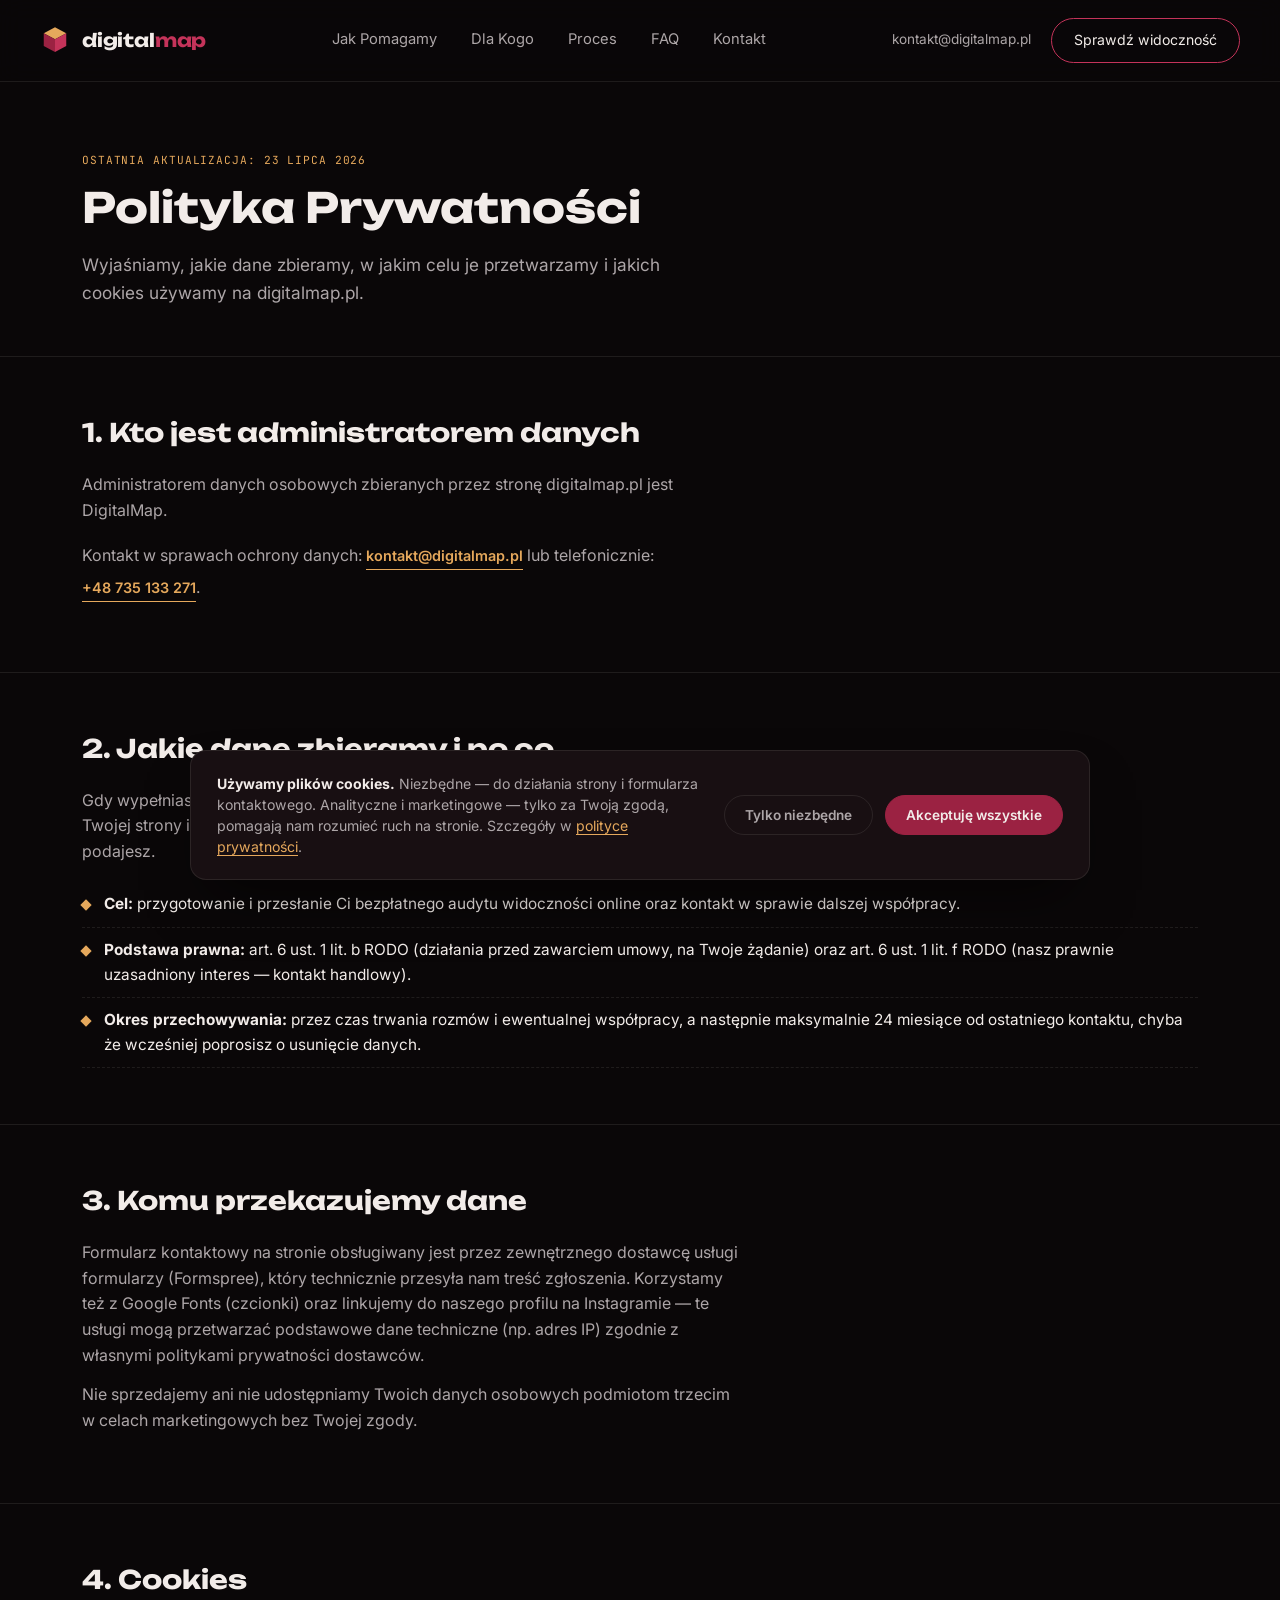
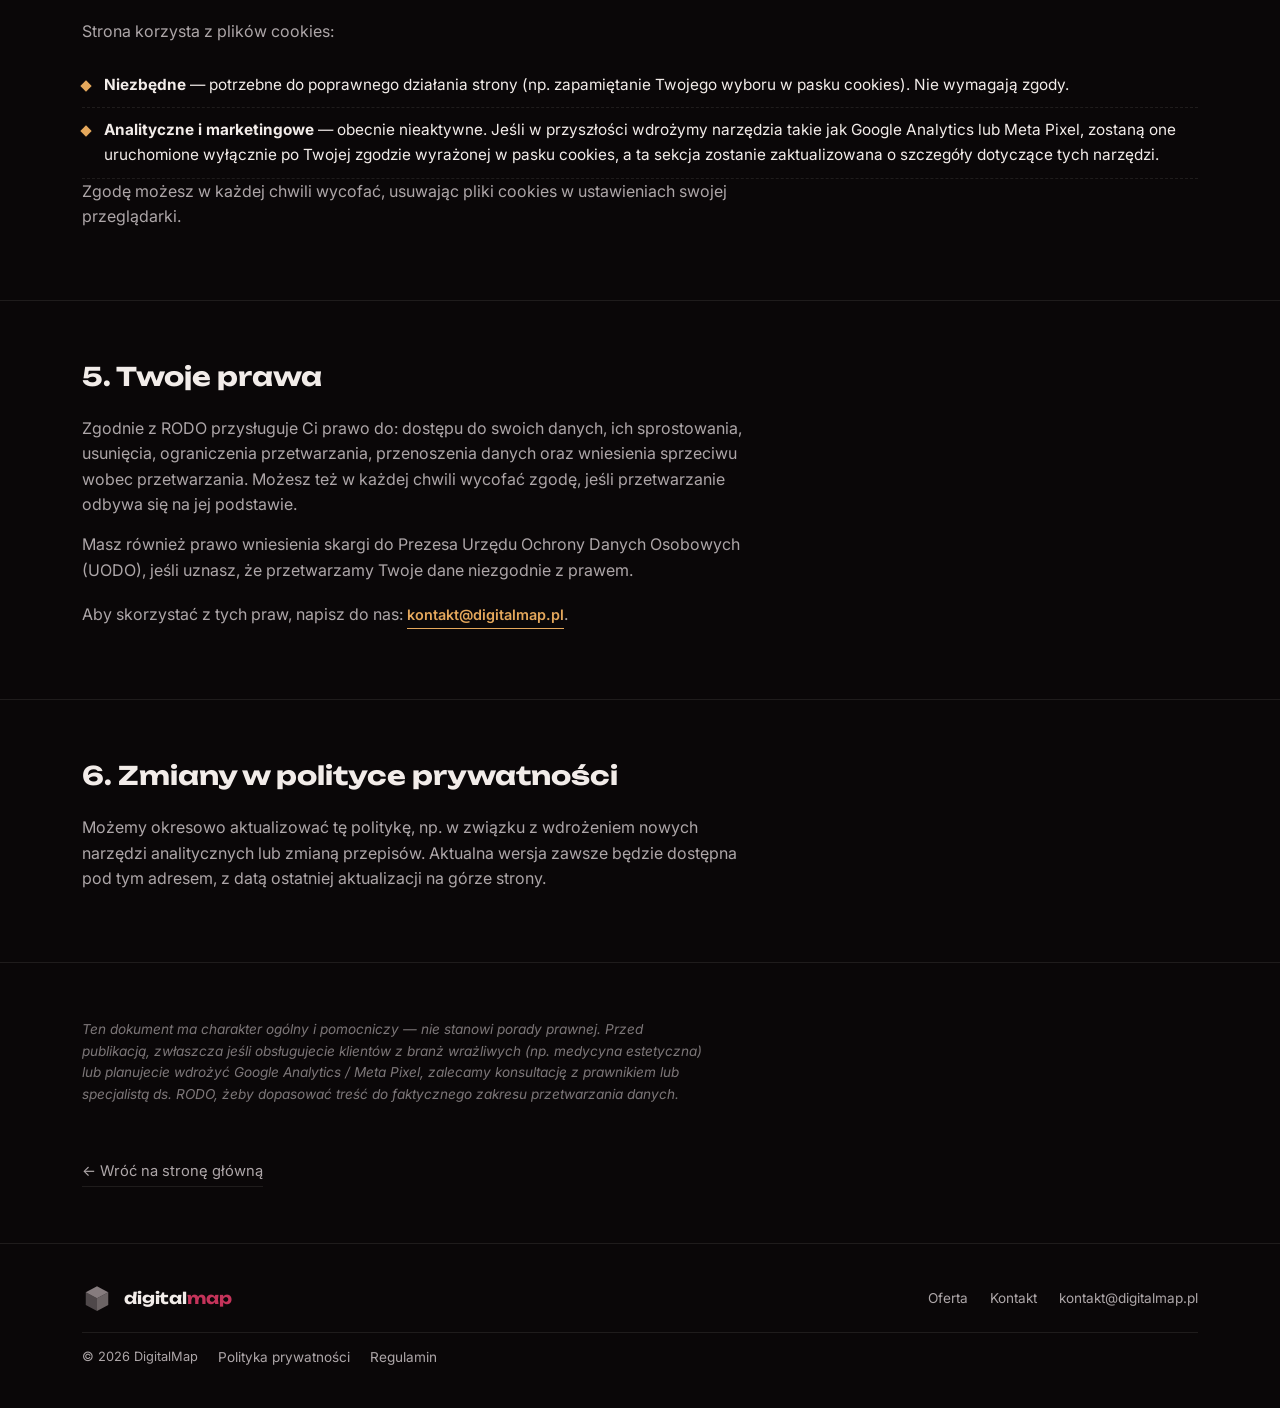
==== commit 21fa307c: "Update index.html add cookie consent" ====
--- a/polityka-prywatnosci/index.html
+++ b/polityka-prywatnosci/index.html
@@ -136,5 +136,7 @@
   </div>
 </footer>
 
+<script src="/cookie-consent.js" defer></script>
+  
 </body>
 </html>
--- a/styles.css
+++ b/styles.css
@@ -28,9 +28,9 @@
   .nav { display:grid; grid-template-columns:auto 1fr auto; align-items:center; width:100%; padding:0 40px; box-sizing:border-box; column-gap:24px; }
   .logo { justify-self:start; }
   .nav-links { display:flex; gap:34px; justify-self:center; margin-left:0; }
-  .nav-links a { color: var(--text-dim); text-decoration:none; font-size:0.92rem; transition: color 0.2s ease; }
+  .nav-links a, .nav-links a:visited { color: var(--text-dim); text-decoration:none; font-size:0.92rem; transition: color 0.2s ease; }
   .nav-links a:hover { color: var(--text); }
-  .nav-cta { border:1px solid var(--wine-bright); color: var(--text); text-decoration:none; padding:10px 22px; border-radius:999px; font-size:0.88rem; transition: background 0.2s ease; }
+  .nav-cta, .nav-cta:visited { border:1px solid var(--wine-bright); color: var(--text); text-decoration:none; padding:10px 22px; border-radius:999px; font-size:0.88rem; transition: background 0.2s ease; }
   .nav-cta:hover { background: var(--wine); }
   .nav-right { display:flex; align-items:center; gap:20px; justify-self:end; }
   .nav-icon, .nav-icon:visited, .nav-icon:hover { color: var(--text-dim); display:flex; align-items:center; transition: color 0.2s ease; }
@@ -73,8 +73,8 @@
   .fail-row p b { font-weight:600; }
   .inline-cta { margin-top:32px; text-align:center; }
 
-  .btn-primary { background: linear-gradient(120deg, var(--wine), var(--wine-bright)); color: var(--text); font-weight:600; padding:16px 30px; border-radius:999px; text-decoration:none; font-size:0.98rem; display:inline-block; box-shadow: 0 20px 45px -18px rgba(155,34,66,0.5); }
-  .btn-ghost { color: var(--text-dim); text-decoration:none; font-size:0.98rem; border-bottom:1px solid var(--border); padding-bottom:2px; }
+  .btn-primary, .btn-primary:visited { background: linear-gradient(120deg, var(--wine), var(--wine-bright)); color: var(--text); font-weight:600; padding:16px 30px; border-radius:999px; text-decoration:none; font-size:0.98rem; display:inline-block; box-shadow: 0 20px 45px -18px rgba(155,34,66,0.5); }
+  .btn-ghost, .btn-ghost:visited { color: var(--text-dim); text-decoration:none; font-size:0.98rem; border-bottom:1px solid var(--border); padding-bottom:2px; }
 
   .marquee-section { border-top:1px solid var(--border); border-bottom:1px solid var(--border); padding:24px 0; overflow:hidden; margin-top:56px; position:relative; z-index:2; }
   .marquee-track { display:flex; gap:56px; white-space:nowrap; animation: scroll-left 24s linear infinite; width:max-content; }
@@ -93,14 +93,14 @@
   .deliverable-grid { display:flex; flex-direction:column; gap:10px; }
   .deliverable-item { font-size:0.92rem; color: var(--text-dim); display:flex; align-items:center; gap:12px; }
   .deliverable-item::before { content:""; width:7px; height:7px; background: var(--gold-bright); transform: rotate(45deg); flex-shrink:0; }
-  .sample-link { display:inline-block; margin-top:6px; color: var(--gold-bright); font-size:0.9rem; font-weight:600; text-decoration:none; border-bottom:1px solid var(--gold-bright); padding-bottom:2px; }
+  .sample-link, .sample-link:visited { display:inline-block; margin-top:6px; color: var(--gold-bright); font-size:0.9rem; font-weight:600; text-decoration:none; border-bottom:1px solid var(--gold-bright); padding-bottom:2px; }
   .sample-link:hover { color: var(--wine-bright); border-color: var(--wine-bright); }
 
   /* ============================================================
      2. STATEMENT
      ============================================================ */
   .statement { padding:90px 0; text-align:center; }
-  .statement p { font-family:'Unbounded', sans-serif; font-weight:600; font-size:2.3rem; line-height:1.3; max-width:16ch; margin:0 auto; }
+  .statement p { font-family:'Unbounded', sans-serif; font-weight:600; font-size:2.3rem; line-height:1.3; max-width:22ch; margin:0 auto; }
   .statement p span { color: var(--wine-bright); }
 
   /* ============================================================
@@ -128,6 +128,17 @@
   .row p { color: var(--text-dim); font-size:0.95rem; max-width:56ch; }
 
   /* ============================================================
+     URGENCY LINE (sekcja "Zakres Mapy Widoczności")
+     ============================================================ */
+  .urgency-line { font-weight:600; color: var(--wine-bright); margin-top:14px; font-size:1rem; }
+
+  /* ============================================================
+     GOLD NOTE — mocne zdanie jako mały, złoty dopisek (sekcja
+     "Częste błędy"), nie osobny duży nagłówek
+     ============================================================ */
+  .gold-note { color: var(--gold-bright); font-weight:600; font-size:0.92rem; margin-top:16px; max-width:52ch; }
+
+  /* ============================================================
      11. DLACZEGO MY
      ============================================================ */
   .why { padding:0 0 110px; position:relative; overflow:visible; }
@@ -166,7 +177,7 @@
   .tier-price { font-family:'Unbounded', sans-serif; font-size:2rem; font-weight:700; color: var(--wine-bright); margin-bottom:22px; }
   .tier ul { list-style:none; flex-grow:1; margin-bottom:24px; }
   .tier li { font-size:0.9rem; color: var(--text-dim); padding:9px 0; border-bottom:1px dashed var(--border); }
-  .tier-cta { text-align:center; padding:13px; text-decoration:none; font-size:0.9rem; font-weight:600; border:1px solid var(--border); color: var(--text); border-radius:999px; }
+  .tier-cta, .tier-cta:visited { text-align:center; padding:13px; text-decoration:none; font-size:0.9rem; font-weight:600; border:1px solid var(--border); color: var(--text); border-radius:999px; }
   .market-value { margin-bottom:20px; border-top:1px dashed var(--border); padding-top:14px; }
   .market-row { display:flex; justify-content:space-between; font-size:0.82rem; color: var(--text-dim); padding:4px 0; }
   .market-row.total { color: var(--gold-bright); font-weight:600; border-top:1px solid var(--border); margin-top:6px; padding-top:10px; }
@@ -194,11 +205,9 @@
 
   /* ============================================================
      15. KONTAKT / FORMULARZ
-     ZMIANA: usunięto sztuczny scarcity trigger ("Aktualnie
-     przyjmujemy 7 z 10 audytów...") — .availability nie jest już
-     używane w HTML, ale zostawiam regułę wyłączoną poniżej na
-     wypadek ponownego użycia w przyszłości z prawdziwą, aktualizowaną
-     wartością.
+     ZMIANA: formularz podzielony na dwie kolumny (.field-row) +
+     wybór "największego problemu" jako klikalne pigułki (.pill),
+     zamiast pojedynczej listy pól jedno pod drugim.
      ============================================================ */
   .contact { padding:0 0 90px; }
   .contact-card { border-top:1px solid var(--border); padding-top:70px; display:grid; grid-template-columns:1.1fr 0.9fr; gap:60px; }
@@ -207,17 +216,37 @@
   .contact-detail { display:flex; gap:12px; margin-bottom:12px; font-size:0.95rem; }
   .contact-detail .mono { color: var(--wine-bright); min-width:110px; }
   .field { margin-bottom:18px; }
+  .field-row { display:grid; grid-template-columns:1fr 1fr; gap:16px; }
   label { display:block; font-size:0.72rem; color: var(--text-dim); margin-bottom:8px; text-transform:uppercase; letter-spacing:0.06em; }
-  input { width:100%; padding:0 0 12px; border:none; border-bottom:1px solid var(--border); background: transparent; color: var(--text); font-family:'Inter',sans-serif; font-size:1rem; }
-  input:focus { outline:none; border-bottom-color: var(--wine-bright); }
+  .optional-tag { text-transform:none; letter-spacing:normal; font-size:0.72rem; color: var(--text-dim); opacity:0.7; }
+  input, textarea { width:100%; padding:0 0 12px; border:none; border-bottom:1px solid var(--border); background: transparent; color: var(--text); font-family:'Inter',sans-serif; font-size:1rem; resize:vertical; }
+  textarea { min-height:44px; }
+  input:focus, textarea:focus { outline:none; border-bottom-color: var(--wine-bright); }
+
+  /* pigułki wyboru — jak chip-buttony, nie płaskie obrysy */
+  .pill-group { display:flex; flex-wrap:wrap; gap:10px; margin-top:12px; }
+  .pill {
+    padding:11px 18px; border-radius:999px; border:1px solid var(--border);
+    background: var(--surface); color: var(--text-dim); font:inherit; font-size:0.85rem; font-weight:500;
+    cursor:pointer; transition: border-color 0.15s ease, color 0.15s ease, background 0.15s ease, transform 0.15s ease, box-shadow 0.15s ease;
+    font-family:'Inter',sans-serif;
+  }
+  .pill:hover { border-color: var(--gold-bright); color: var(--text); transform: translateY(-1px); }
+  .pill.active {
+    background: linear-gradient(120deg, var(--wine), var(--wine-bright));
+    border-color: var(--wine-bright); color: #fff; font-weight:600;
+    box-shadow: 0 10px 24px -10px rgba(155,34,66,0.55); transform: translateY(-1px);
+  }
+
   .submit-btn { padding:15px 32px; background: var(--wine); color: var(--text); border:none; border-radius:999px; font-weight:600; font-size:0.98rem; cursor:pointer; margin-top:22px; }
   .submit-btn:hover { background: var(--wine-bright); }
   .form-note { font-size:0.8rem; color: var(--text-dim); margin-top:14px; }
+  .form-followup { font-size:0.8rem; color: var(--gold-bright); margin-top:10px; }
 
   /* ---------- STOPKA ---------- */
   footer { padding:40px 0; border-top:1px solid var(--border); }
   .footer-row { display:flex; justify-content:space-between; align-items:center; flex-wrap:wrap; gap:16px; }
-  footer p, footer a { font-size:0.85rem; color: var(--text-dim); text-decoration:none; }
+  footer p, footer a, footer a:visited { font-size:0.85rem; color: var(--text-dim); text-decoration:none; }
   .footer-links { display:flex; gap:22px; }
 
   /* ---------- CZAT ---------- */
@@ -250,7 +279,7 @@
     transition: border-color 0.15s ease, background 0.15s ease;
   }
   .chat-q:hover { border-color: var(--wine-bright); background: rgba(155,34,66,0.08); }
-  .chat-fallback {
+  .chat-fallback, .chat-fallback:visited {
     display:block; text-align:center; padding:13px; border-top:1px solid var(--border); color: var(--gold-bright);
     text-decoration:none; font-size:0.85rem; font-weight:600;
   }
@@ -287,6 +316,7 @@
     .row, .tiers, .steps, .contact-card { grid-template-columns:1fr; }
     .statement p { font-size:1.5rem; }
     .market-row { font-size:0.78rem; }
+    .field-row { grid-template-columns:1fr; gap:0; }
 
     .mobile-sticky-cta {
       display:flex; position:fixed; bottom:0; left:0; width:100%; z-index:190;
@@ -294,7 +324,7 @@
       padding:14px 20px; justify-content:center;
       box-shadow: 0 -8px 24px -8px rgba(0,0,0,0.4);
     }
-    .mobile-sticky-cta a { color:#fff; text-decoration:none; font-weight:600; font-size:0.95rem; }
+    .mobile-sticky-cta a, .mobile-sticky-cta a:visited { color:#fff; text-decoration:none; font-weight:600; font-size:0.95rem; }
     body { padding-bottom:64px; }
     .chat-widget { bottom:76px; }
   }
@@ -309,7 +339,7 @@
 
 /* ---------- SERVICE SUBPAGES ---------- */
 .breadcrumb { font-size:0.8rem; color: var(--text-dim); margin-bottom:24px; }
-.breadcrumb a { color: var(--text-dim); text-decoration:none; }
+.breadcrumb a, .breadcrumb a:visited { color: var(--text-dim); text-decoration:none; }
 .breadcrumb a:hover { color: var(--gold-bright); }
 .service-hero { padding:70px 0 50px; border-bottom:1px solid var(--border); }
 .service-hero .eyebrow-mono { color: var(--gold-bright); display:block; margin-bottom:16px; }
@@ -335,17 +365,17 @@
 .faq-item.accordion.open p { max-height:200px; margin-top:10px; }
 .service-cta-block { padding:50px 0 80px; text-align:center; }
 .service-cta-block h2 { font-family:'Unbounded', sans-serif; font-size:1.7rem; margin-bottom:18px; }
-.back-link { display:inline-block; margin-top:40px; color: var(--text-dim); text-decoration:none; font-size:0.92rem; border-bottom:1px solid var(--border); padding-bottom:2px; }
+.back-link, .back-link:visited { display:inline-block; margin-top:40px; color: var(--text-dim); text-decoration:none; font-size:0.92rem; border-bottom:1px solid var(--border); padding-bottom:2px; }
 .back-link:hover { color: var(--text); }
 .related-services { padding:0 0 80px; }
 .related-services h3 { font-family:'Unbounded', sans-serif; font-size:1.2rem; margin-bottom:18px; }
 .related-grid { display:grid; grid-template-columns:repeat(3,1fr); gap:16px; }
-.related-card { background: var(--surface); border:1px solid var(--border); border-radius:12px; padding:20px; text-decoration:none; display:block; transition:border-color 0.2s ease; }
+.related-card, .related-card:visited { background: var(--surface); border:1px solid var(--border); border-radius:12px; padding:20px; text-decoration:none; display:block; transition:border-color 0.2s ease; }
 .related-card:hover { border-color: var(--gold-bright); }
 .related-card span { color: var(--gold-bright); font-size:0.72rem; text-transform:uppercase; letter-spacing:0.06em; display:block; margin-bottom:8px; }
 .related-card h4 { color: var(--text); font-family:'Unbounded', sans-serif; font-size:1rem; font-weight:600; }
 .footer-services { font-size:0.82rem; color: var(--text-dim); margin-top:14px; display:flex; flex-wrap:wrap; gap:6px 16px; }
-.footer-services a { color: var(--text-dim); text-decoration:none; }
+.footer-services a, .footer-services a:visited { color: var(--text-dim); text-decoration:none; }
 .footer-services a:hover { color: var(--gold-bright); }
 
 @media (max-width:860px) {
@@ -393,8 +423,8 @@
   overflow-y:auto;
 }
 .mobile-menu.open { display:flex; }
-.mobile-menu a { color: var(--text); text-decoration:none; font-size:1.15rem; font-family:'Unbounded', sans-serif; font-weight:600; }
-.mobile-menu .nav-email { font-family:'Inter', sans-serif; font-weight:400; font-size:1rem; color: var(--text-dim); }
+.mobile-menu a, .mobile-menu a:visited { color: var(--text); text-decoration:none; font-size:1.15rem; font-family:'Unbounded', sans-serif; font-weight:600; }
+.mobile-menu .nav-email, .mobile-menu .nav-email:visited { font-family:'Inter', sans-serif; font-weight:400; font-size:1rem; color: var(--text-dim); }
 .mobile-menu .nav-icon { color: var(--text-dim); }
 .mobile-menu .nav-cta { align-self:flex-start; margin-top:10px; }
 
@@ -412,46 +442,35 @@
 .form-success .map-arrow { color: var(--wine); font-size:2rem; }
 
 /* ============================================================
-   NIEUŻYWANE / DEPRECATED (bezpieczne do usunięcia)
+   ZAKRES MAPY WIDOCZNOŚCI — karta scope-card z chipami 6 warstw,
+   zamiast płaskiego nagłówka + przycisku na pustym tle
    ============================================================ */
-.audit-check {
-  padding: 120px 0;
-  background: #0b0b0d;
-}
-
-.audit-grid {
-  margin-top:50px;
-  display:grid;
-  grid-template-columns:repeat(3,1fr);
-  gap:24px;
-}
-
-.audit-item {
-  border:1px solid rgba(255,255,255,.08);
-  padding:30px;
-  background:rgba(255,255,255,.02);
-}
-
-.audit-item span {
-  color:#E5A85C;
-  font-family:'JetBrains Mono';
-  font-size:.8rem;
-}
-
-.audit-item h3 {
-  margin:18px 0 12px;
-}
-
-.audit-item p {
-  color:#aaa;
-  line-height:1.6;
-}
-
-
-@media(max-width:900px){
-  .audit-grid{
-    grid-template-columns:1fr;
-  }
+.audit-check { padding:100px 0; }
+.scope-card {
+  background: var(--surface);
+  border: 1px solid var(--border);
+  border-radius: 24px;
+  padding: 52px 48px;
+  max-width: 760px;
+  margin: 0 auto;
+  text-align: center;
+}
+.scope-card .mono { color: var(--gold-bright); display:block; margin-bottom:16px; }
+.scope-card h2 { font-family:'Unbounded', sans-serif; font-size:2rem; font-weight:700; margin-bottom:16px; }
+.scope-card > p { color: var(--text-dim); font-size:1.02rem; max-width:52ch; margin:0 auto 32px; }
+.scope-chips { display:flex; flex-wrap:wrap; gap:10px; justify-content:center; margin-bottom:28px; }
+.scope-chips span {
+  display:inline-flex; align-items:center; gap:7px;
+  background: var(--bg-2); border:1px solid var(--border); border-radius:999px;
+  padding:9px 18px; font-size:0.86rem; color: var(--text);
+}
+.scope-chips span::before { content:"✓"; color: var(--gold-bright); font-weight:700; }
+.scope-card .urgency-line { margin-bottom:26px; }
+.scope-card .btn-primary { margin-top:2px; }
+
+@media (max-width:600px) {
+  .scope-card { padding:40px 26px; }
+  .scope-card h2 { font-size:1.6rem; }
 }
 
 /* ---------- STRONA 404 ---------- */
@@ -478,7 +497,7 @@
   border-top: 1px solid var(--border);
   width: 100%;
 }
-.footer-legal a { color: var(--text-dim); text-decoration:none; }
+.footer-legal a, .footer-legal a:visited { color: var(--text-dim); text-decoration:none; }
 .footer-legal a:hover { color: var(--gold-bright); }
 
 /* ---------- PASEK COOKIES ---------- */
@@ -503,7 +522,7 @@
 .cookie-banner.show { display: flex; }
 .cookie-banner-text p { font-size: 0.88rem; color: var(--text-dim); line-height: 1.5; }
 .cookie-banner-text b { color: var(--text); }
-.cookie-banner-text a { color: var(--gold-bright); text-decoration: none; border-bottom: 1px solid var(--gold-bright); }
+.cookie-banner-text a, .cookie-banner-text a:visited { color: var(--gold-bright); text-decoration: none; border-bottom: 1px solid var(--gold-bright); }
 .cookie-banner-actions { display: flex; gap: 12px; flex-shrink: 0; }
 .cookie-btn-primary, .cookie-btn-secondary {
   padding: 11px 20px; border-radius: 999px; font-size: 0.85rem; font-weight: 600;
